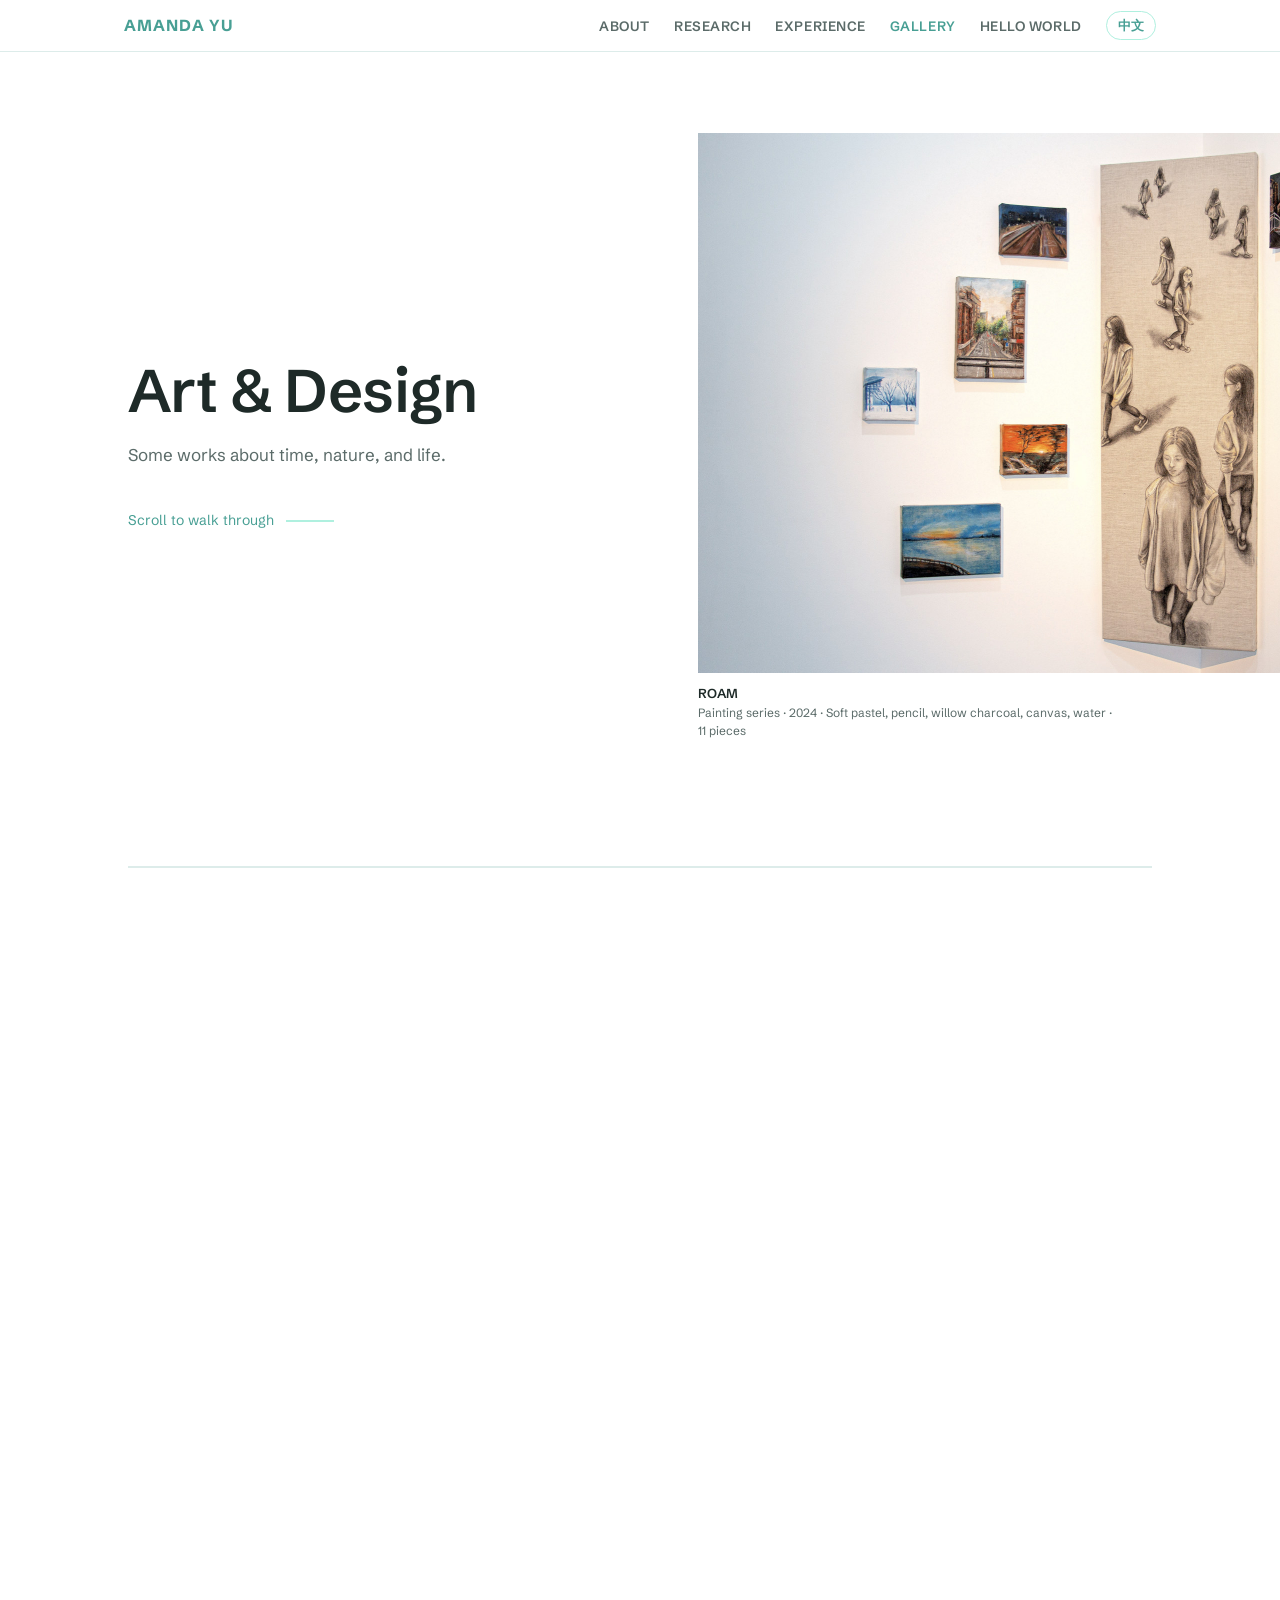
==== art.html @ 341c0c53 "first version" ====
<!DOCTYPE html>
<html lang="en" data-lang="en" data-title-en="Art & Design · Amanda Yu" data-title-zh="艺术与设计 · 郁立婷">
<head>
  <meta charset="UTF-8">
  <meta name="viewport" content="width=device-width, initial-scale=1">
  <title>Art &amp; Design · Amanda Yu</title>
  <meta name="description" content="Paintings, installations, books, and design work by Amanda (Liting) Yu.">
  <script src="lang.js"></script>
  <link rel="preconnect" href="https://fonts.googleapis.com">
  <link rel="preconnect" href="https://fonts.gstatic.com" crossorigin>
  <link href="https://fonts.googleapis.com/css2?family=Schibsted+Grotesk:wght@400;500;600;700&display=swap" rel="stylesheet">
  <link rel="stylesheet" href="style.css">
  <link rel="stylesheet" href="pages.css">
</head>
<body>
  <a class="skip-link" href="#main"><span data-l="en" lang="en">Skip to content</span><span data-l="zh" lang="zh-CN">跳到正文</span></a>

  <!-- 顶部导航栏（三个页面共用同一段，改的话三个文件都要改） -->
  <nav class="top-nav" aria-label="Site">
    <div class="top-nav-inner">
      <a class="top-nav-name" href="index.html"><span class="full">Amanda Yu</span><span class="short" aria-hidden="true">AY</span></a>
      <ul>
        <li class="hide-sm"><a href="index.html#about"><span data-l="en" lang="en">About</span><span data-l="zh" lang="zh-CN">关于</span></a></li>
        <li><a href="index.html#research"><span data-l="en" lang="en">Research</span><span data-l="zh" lang="zh-CN">研究</span></a></li>
        <li><a href="index.html#experience"><span data-l="en" lang="en">Experience</span><span data-l="zh" lang="zh-CN">经历</span></a></li>
        <li><a href="art.html" aria-current="page"><span data-l="en" lang="en">Gallery</span><span data-l="zh" lang="zh-CN">画廊</span></a></li>
        <li><a href="travel.html"><span data-l="en" lang="en">Hello World</span><span data-l="zh" lang="zh-CN">探索</span></a></li>
      </ul>
      <button class="lang-toggle" type="button">中文</button>
    </div>
  </nav>

  <!--
    展厅：电脑上向下滚动 = 向右走过一面墙；手机上是普通的上下排列
    网页用的作品图在 images/web/gallery/（压缩过的），原图留在 images/gallery/
    想加作品：复制一整段 <article class="work">...</article> 改内容即可，滚动长度会自动算
  -->
  <main id="main" class="hall" aria-labelledby="art-title">
    <div class="hall-view">
      <div class="hall-track">

        <!-- 展厅入口 -->
        <header class="hall-intro">
          <h1 id="art-title"><span data-l="en" lang="en">Art &amp; Design</span><span data-l="zh" lang="zh-CN">艺术与设计</span></h1>
          <p data-l="en" lang="en">Some works about time, nature, and life.</p>
          <p data-l="zh" lang="zh-CN">一些作品关于时间、自然和生活。</p>
          <p class="hall-hint" aria-hidden="true"><span data-l="en" lang="en">Scroll to walk through</span><span data-l="zh" lang="zh-CN">向下滚动，往里走</span></p>
        </header>

        <!-- ROAM -->
        <article class="work" aria-labelledby="w-roam">
          <figure class="work-art">
            <img src="images/web/gallery/roam.jpg" alt="ROAM installed on a gallery wall: a tall repeated self-portrait at the center, surrounded by small paintings of streets, parks, and bridges">
          </figure>
          <div class="wall-label">
            <h2 id="w-roam">ROAM</h2>
            <p class="label-meta"><span data-l="en" lang="en">Painting series · 2024 · Soft pastel, pencil, willow charcoal, canvas, water · 11 pieces</span><span data-l="zh" lang="zh-CN">绘画系列 · 2024 · 软色粉、铅笔、柳木炭、画布、水 · 11 幅</span></p>
          </div>
        </article>

        <!-- WATERS -->
        <article class="work" aria-labelledby="w-waters">
          <figure class="work-art">
            <img src="images/web/gallery/waters-goldfinch.jpg" alt="Goldfinch: a small bird breaking out of rough water">
            <img src="images/web/gallery/waters-flood.jpg" alt="Flood: a canvas of swirling blue water">
            <img src="images/web/gallery/waters-breath.jpg" alt="Breath: pale blue water seeping from a small hole in a wall">
          </figure>
          <div class="wall-label">
            <h2 id="w-waters">WATERS</h2>
            <p class="label-meta"><span data-l="en" lang="en">Painting series (Goldfinch / Flood / Breath) · 2024 · Acrylic on canvas</span><span data-l="zh" lang="zh-CN">绘画系列（Goldfinch / Flood / Breath）· 2024 · 丙烯、画布</span></p>
          </div>
        </article>

        <!-- TEMPO -->
        <article class="work" aria-labelledby="w-tempo">
          <figure class="work-art">
            <img src="images/web/gallery/tempo-1.jpg" alt="TEMPO hanging in a dark room: a ring of pale hands holding gear-made train cars, casting shadows on the wall">
          </figure>
          <div class="wall-label">
            <h2 id="w-tempo">TEMPO</h2>
            <p class="label-meta"><span data-l="en" lang="en">Installation · 2024 · Resin, silver spray paint, acrylic models, glass paint · 47 × 46 × 59 cm</span><span data-l="zh" lang="zh-CN">装置 · 2024 · 树脂、银色喷漆、亚克力模型、玻璃颜料 · 47 × 46 × 59 cm</span></p>
          </div>
        </article>

        <!-- Second, Day, Year, Century, Eternity -->
        <article class="work" aria-labelledby="w-book">
          <figure class="work-art">
            <img src="images/web/gallery/riso-book-full.jpg" alt="A long strip of spreads from the book, Riso-printed in black, teal, and orange">
          </figure>
          <div class="wall-label">
            <h2 id="w-book">Second, Day, Year, Century, Eternity</h2>
            <p class="label-meta"><span data-l="en" lang="en">Artist book · 2024 · 140 g European cotton paper, Riso print · 25 × 17.6 × 2 cm · 84 pages</span><span data-l="zh" lang="zh-CN">艺术书 · 2024 · 140g 欧洲纯棉纸，Riso 印刷 · 25 × 17.6 × 2 cm · 84 页</span></p>
          </div>
        </article>

        <!-- Fingerprint -->
        <article class="work" aria-labelledby="w-fingerprint">
          <figure class="work-art">
            <img src="images/web/gallery/fingerprint-selfportrait.jpg" alt="A self-portrait in black charcoal, the hair drawn in loose, sweeping marks">
          </figure>
          <div class="wall-label">
            <h2 id="w-fingerprint"><span data-l="en" lang="en">Fingerprint</span><span data-l="zh" lang="zh-CN">指纹</span></h2>
            <p class="label-meta"><span data-l="en" lang="en">Self-portrait</span><span data-l="zh" lang="zh-CN">自画像</span></p>
          </div>
        </article>

        <!-- Man in Mask -->
        <article class="work" aria-labelledby="w-mask">
          <figure class="work-art">
            <img src="images/web/gallery/man-in-mask.jpg" alt="A painting of a dark figure with a cracked white face, surrounded by red-haired masked faces">
          </figure>
          <div class="wall-label">
            <h2 id="w-mask"><span data-l="en" lang="en">Man in Mask</span><span data-l="zh" lang="zh-CN">戴面具的人</span></h2>
            <!-- 在这里补年份和材料：<p class="label-meta"><span data-l="en" lang="en">…</span><span data-l="zh" lang="zh-CN">…</span></p> -->
          </div>
        </article>

        <!-- Beyond the Tangle -->
        <article class="work" aria-labelledby="w-tangle">
          <figure class="work-art">
            <img src="images/web/gallery/image29.jpg" alt="Beyond the Tangle: a white plaster form wrapped in tangled red and white yarn and wire">
          </figure>
          <div class="wall-label">
            <h2 id="w-tangle">Beyond the Tangle</h2>
            <p class="label-meta"><span data-l="en" lang="en">2024 · Canvas, gypsum powder, paper, test paper, white glue, red woolen yarn, iron wire · 40 × 25 × 3 cm</span><span data-l="zh" lang="zh-CN">2024 · 画布、石膏粉、纸、试卷、白乳胶、红色毛线、铁丝 · 40 × 25 × 3 cm</span></p>
          </div>
        </article>

        <!-- Blue Jay -->
        <article class="work" aria-labelledby="w-bluejay">
          <figure class="work-art">
            <img src="images/web/gallery/bluejay-initial-cap-design.jpg" alt="A blue jay perched on a decorative letter made of blue florals and red berries">
          </figure>
          <div class="wall-label">
            <h2 id="w-bluejay"><span data-l="en" lang="en">Blue Jay</span><span data-l="zh" lang="zh-CN">蓝松鸦</span></h2>
            <p class="label-meta"><span data-l="en" lang="en">Initial cap design</span><span data-l="zh" lang="zh-CN">首字母设计</span></p>
          </div>
        </article>

        <!-- pulse -->
        <article class="work" aria-labelledby="w-pulse">
          <figure class="work-art">
            <img src="images/web/gallery/pulse.jpg" alt="pulse brand sheet beside photos of the glowing felt mittens in pastel packaging">
          </figure>
          <div class="wall-label">
            <h2 id="w-pulse">pulse</h2>
            <p class="label-meta"><span data-l="en" lang="en">Product and packaging design · 2024 · Wool felt, needle, LED lights, 300 g Munken Design Ranger, stickers, Adobe Illustrator</span><span data-l="zh" lang="zh-CN">产品与包装设计 · 2024 · 羊毛毡、戳针、LED 灯、300g Munken Design Ranger 纸、贴纸、Adobe Illustrator</span></p>
          </div>
        </article>

        <!-- SCLS Campus Shop -->
        <article class="work" aria-labelledby="w-scls">
          <figure class="work-art">
            <img src="images/web/gallery/scls-campus-shop.jpg" alt="SCLS Campus Shop storefront design: product cards in dark green beside a photo of students lying on the grass">
          </figure>
          <div class="wall-label">
            <h2 id="w-scls">SCLS Campus Shop</h2>
            <p class="label-meta"><span data-l="en" lang="en">Brand and storefront design</span><span data-l="zh" lang="zh-CN">品牌与店铺设计</span></p>
          </div>
        </article>

        <!-- 出口 -->
        <footer class="hall-exit">
          <p data-l="en" lang="en">END OF THE HALL.</p>
          <p data-l="zh" lang="zh-CN">展厅到此结束。</p>
          <p>
            <a class="exit-link" href="travel.html"><span data-l="en" lang="en">Explore the world</span><span data-l="zh" lang="zh-CN">去探索世界</span><span class="arrow" aria-hidden="true">→</span></a>
          </p>
        </footer>

      </div>
      <div class="hall-floor" aria-hidden="true"><span class="hall-progress"></span></div>
    </div>
  </main>

  <script src="gallery.js"></script>
</body>
</html>
---- style.css ----
/* ========== 颜色和字体：改这里就能全局换风格 ========== */
:root {
  --paper: #ffffff;
  --ink: #1e2a28;        /* 正文：带一点绿的深色 */
  --muted: #5b6b69;      /* 次要文字 */
  --mint: #aff0df;       /* 装饰用薄荷绿（对比度低，不用于文字） */
  --mint-deep: #489f94;  /* 名字、时间线圆点、进度条（装饰用的青绿） */
  --link: #489f94;       /* 链接、导航当前页等文字（现在和 --mint-deep 同色，白底上对比度约 3.2:1） */
  --mint-wash: #eef8f5;  /* 很浅的底色 */
  --line: #ddecea;

  --font: "Schibsted Grotesk", "Helvetica Neue", Arial, "PingFang SC", "Noto Sans SC", "Microsoft YaHei", sans-serif;
  --nav-h: 52px;
}

* { box-sizing: border-box; }

html {
  -webkit-text-size-adjust: 100%;
  scroll-behavior: smooth;
  scroll-padding-top: calc(var(--nav-h) + 1.5rem);  /* 点导航跳转时不被顶栏挡住 */
}
@media (prefers-reduced-motion: reduce) {
  html { scroll-behavior: auto; }
}

body {
  margin: 0;
  background: var(--paper);
  color: var(--ink);
  font-family: var(--font);
  font-size: 1.0625rem;
  line-height: 1.65;
}
html[data-lang="zh"] body { line-height: 1.8; }

/* ---------- 中英切换：只显示当前语言 ---------- */
html[data-lang="en"] [data-l="zh"],
html[data-lang="zh"] [data-l="en"] { display: none !important; }

a {
  color: var(--link);
  text-decoration-color: var(--mint);
  text-decoration-thickness: 2px;
  text-underline-offset: 3px;
}
a:hover { text-decoration-color: var(--link); }
a:focus-visible, button:focus-visible {
  outline: 2px solid var(--link);
  outline-offset: 3px;
  border-radius: 2px;
}

.skip-link { position: absolute; left: -9999px; }
.skip-link:focus {
  left: 1rem;
  top: calc(var(--nav-h) + 0.5rem);
  background: var(--paper);
  padding: 0.5rem 0.75rem;
  z-index: 10;
}

/* ========== 顶部导航栏 ========== */
.top-nav {
  position: fixed;
  top: 0; left: 0; right: 0;
  height: var(--nav-h);
  background: var(--paper);
  border-bottom: 1px solid var(--line);
  z-index: 5;
}
.top-nav-inner {
  max-width: 1080px;
  height: 100%;
  margin: 0 auto;
  padding: 0 1.5rem;
  display: flex;
  align-items: center;
  gap: 1.5rem;
}
.top-nav a { text-decoration: none; }
.top-nav-name {
  color: var(--mint-deep);
  font-weight: 700;
  font-size: 1rem;
  letter-spacing: 0.06em;
  text-transform: uppercase;
  white-space: nowrap;
}
.top-nav ul {
  list-style: none;
  margin: 0 0 0 auto;
  padding: 0;
  display: flex;
  gap: 1.5rem;
}
.top-nav ul a {
  color: var(--muted);
  font-size: 0.85rem;
  font-weight: 600;
  letter-spacing: 0.04em;
  text-transform: uppercase;
  white-space: nowrap;
}
.top-nav ul a:hover,
.top-nav ul a[aria-current="page"] { color: var(--link); }

.lang-toggle {
  font: inherit;
  font-size: 0.8rem;
  font-weight: 600;
  color: var(--link);
  background: none;
  border: 1px solid var(--mint);
  border-radius: 999px;
  padding: 0.2rem 0.7rem;
  cursor: pointer;
  white-space: nowrap;
}
.lang-toggle:hover { background: var(--mint-wash); }

/* ========== 首页：两栏布局 ========== */
.layout {
  max-width: 1080px;
  margin: 0 auto;
  padding: calc(var(--nav-h) + 3.5rem) 1.5rem 4rem;
  display: grid;
  grid-template-columns: 240px minmax(0, 1fr);
  gap: 4.5rem;
}

.sidebar {
  position: sticky;
  top: calc(var(--nav-h) + 2rem);
  align-self: start;
}

/* 照片 + 马赛克 */
.portrait-wrap {
  position: relative;
  border-radius: 6px;
  overflow: hidden;
}
.portrait {
  display: block;
  width: 100%;
  aspect-ratio: 1 / 1;
  object-fit: cover;
  background: var(--mint-wash);
}
.mosaic {
  position: absolute;
  inset: 0;
  width: 100%;
  height: 100%;
  display: none;  /* JS 准备好之后才显示 */
}
.mosaic.ready { display: block; }

/* 主内容 */
.content { max-width: 66ch; }

h1 {
  margin: 0;
  font-size: clamp(2rem, 4.2vw, 2.9rem);
  font-weight: 600;
  line-height: 1.15;
  letter-spacing: -0.01em;
}
h1 .zh-name { margin-right: 0.35em; }

/* 照片下面：城市、方向、联系方式 */
.side-meta {
  margin: 0;
  color: var(--muted);
  font-size: 0.9375rem;
}
.side-meta:first-of-type { margin-top: 1.25rem; }
.side-meta .place + .place::before {
  content: "";
  display: inline-block;
  width: 1rem;
  height: 2px;
  margin: 0 0.5rem 0.3em;
  background: var(--mint);
  vertical-align: middle;
}

.contact {
  margin-top: 1.25rem;
  font-style: normal;
  font-size: 0.9375rem;
  display: flex;
  flex-direction: column;
  gap: 0.35rem;
}
.contact .email { overflow-wrap: anywhere; }
.contact .profiles { display: flex; gap: 1rem; }

section { margin-top: 3.5rem; }
.intro + section { margin-top: 2.5rem; }

h2 {
  margin: 0 0 1.25rem;
  font-size: 1.375rem;
  font-weight: 600;
  padding-bottom: 0.5rem;
  border-bottom: 2px solid var(--mint);
}

h3 {
  margin: 0;
  font-size: 1.0625rem;
  font-weight: 600;
  line-height: 1.4;
}

p { margin: 0 0 1rem; }

.motto {
  margin-top: 1.5rem;
  padding-left: 1rem;
  border-left: 3px solid var(--mint);
  color: var(--ink);
  font-size: 1.125rem;
}
.motto p { margin: 0; }

.entry + .entry { margin-top: 1.75rem; }

/* ---------- 时间线：研究和经历左边的点和线 ---------- */
.timeline .entry {
  position: relative;
  padding-left: 1.75rem;
}
/* 竖线：从这个点一直连到下一个点 */
.timeline .entry::after {
  content: "";
  position: absolute;
  left: 4.5px;
  top: 0.95rem;
  height: calc(100% + 1.75rem - 0.3rem);
  width: 1.5px;
  background: var(--mint);
}
.timeline .entry:last-of-type::after { display: none; }
/* 圆点：已经结束的是空心，正在进行的是实心 */
.timeline .entry::before {
  content: "";
  position: absolute;
  left: 0;
  top: 0.4rem;
  width: 10px;
  height: 10px;
  border-radius: 50%;
  background: var(--paper);
  border: 2px solid var(--mint-deep);
  box-sizing: border-box;
  z-index: 1;
}
.timeline .entry.now::before {
  background: var(--mint-deep);
  box-shadow: 0 0 0 4px var(--mint-wash);
}
.entry .meta {
  margin: 0.15rem 0 0.5rem;
  color: var(--muted);
  font-size: 0.9375rem;
}
.entry.short .meta { margin-bottom: 0; }

.footer {
  margin-top: 4rem;
  padding-top: 1.25rem;
  border-top: 1px solid var(--line);
  color: var(--muted);
  font-size: 0.875rem;
}

/* ========== 手机 ========== */
@media (max-width: 760px) {
  .layout {
    grid-template-columns: 1fr;
    gap: 2rem;
    padding: calc(var(--nav-h) + 2rem) 1.25rem 3rem;
  }
  .sidebar { position: static; }
  .portrait-wrap { max-width: 180px; }
  .top-nav-inner { padding: 0 1rem; gap: 0.75rem; }
  .top-nav ul {
    gap: 0.8rem;
    min-width: 0;
    overflow-x: auto;           /* 放不下时可以左右滑，不会把切换按钮挤出去 */
    scrollbar-width: none;
  }
  .top-nav ul::-webkit-scrollbar { display: none; }
  .lang-toggle { flex-shrink: 0; }
  .top-nav ul a { font-size: 0.72rem; letter-spacing: 0.02em; }
  .top-nav .hide-sm { display: none; }
  .top-nav-name { font-size: 0.875rem; }
  .top-nav-name .full { display: none; }
}
@media (min-width: 761px) {
  .top-nav-name .short { display: none; }
}
---- pages.css ----
/* ==========================================================
   画廊（展厅）和 Hello World（地球）的样式
   颜色、字体等变量都来自 style.css
   ========================================================== */

/* ---------------- 画廊 ---------------- */
.hall-view {
  padding: calc(var(--nav-h) + 2rem) 1.25rem 3rem;
}
.hall-track {
  display: flex;
  flex-direction: column;
  gap: 3.5rem;
}

.hall-intro h1 {
  font-size: clamp(2.25rem, 5vw, 3.75rem);
  margin-bottom: 1rem;
}
.hall-intro p {
  max-width: 30rem;
  color: var(--muted);
  font-size: 1.0625rem;
}
.hall-hint { display: none; }

.work {
  display: flex;
  flex-direction: column;
  gap: 0.9rem;
}
.work-art {
  margin: 0;
  display: flex;
  flex-direction: column;
  gap: 0.75rem;
}
.work-art img,
.work-art video {
  display: block;
  width: 100%;
  height: auto;
}

/* 图片下面的小标签：名字 + 年份材料 */
.wall-label {
  max-width: 26rem;
  font-size: 0.75rem;
  line-height: 1.5;
}
html[data-lang="zh"] .wall-label { line-height: 1.65; }
.wall-label h2 {
  margin: 0 0 0.1rem;
  padding: 0;
  border: 0;
  font-size: 0.8125rem;
  font-weight: 600;
  line-height: 1.35;
}
.wall-label .label-meta {
  margin: 0;
  color: var(--muted);
}

.hall-exit { color: var(--muted); }
.hall-exit p { margin: 0 0 0.5rem; }
/* 结尾的链接：字小一点，后面带一个小箭头，鼠标移上去箭头往右挪一点 */
.hall-exit .exit-link {
  font-size: 0.875rem;
  white-space: nowrap;
}
.hall-exit .arrow {
  display: inline-block;
  margin-left: 0.35em;
  transition: transform 0.2s;
}
.hall-exit .exit-link:hover .arrow { transform: translateX(3px); }
@media (prefers-reduced-motion: reduce) {
  .hall-exit .arrow { transition: none; }
}
.hall-floor { display: none; }

/* ---- 宽屏：横向展厅（gallery.js 加上 .horizontal 后生效） ---- */
.hall.horizontal .hall-view {
  position: sticky;
  top: 0;
  height: 100vh;
  overflow: hidden;
  padding: var(--nav-h) 0 0;
}
.hall.horizontal .hall-track {
  flex-direction: row;
  align-items: flex-start;          /* 所有图片顶端对齐在同一条线上 */
  gap: 7vw;
  width: max-content;
  height: 100%;
  padding: 9vh 10vw 3rem;           /* 顶部留一点空白 */
  will-change: transform;
}
.hall.horizontal .hall-intro { width: min(30rem, 40vw); align-self: center; margin-top: -9vh; }
.hall.horizontal .hall-hint {
  display: block;
  margin-top: 2.5rem;
  font-size: 0.875rem;
  color: var(--link);
}
.hall.horizontal .hall-hint::after {
  content: "";
  display: inline-block;
  width: 3rem;
  height: 2px;
  margin-left: 0.75rem;
  vertical-align: middle;
  background: var(--mint);
}
/* 作品：图片在上，标签在下；每张图片高度都一样，宽度按原比例 */
:root { --art-h: min(60vh, 600px); }
.hall.horizontal .work { gap: 0.75rem; }
.hall.horizontal .work-art {
  flex-direction: row;
  align-items: flex-start;
  gap: 1.25rem;
}
.hall.horizontal .work-art img,
.hall.horizontal .work-art video {
  height: var(--art-h);
  width: auto;
  max-width: none;
}
/* 标签宽度跟着图片走 */
.hall.horizontal .wall-label {
  width: 0;
  min-width: min(100%, 26rem);
}
.hall.horizontal .hall-exit { width: 16rem; align-self: center; margin-top: 14vh; }  /* 结尾文字：比中间再低一些 */

/* 地面那条线，同时是参观进度 */
.hall.horizontal .hall-floor {
  display: block;
  position: absolute;
  left: 10vw;
  right: 10vw;
  bottom: 2rem;
  height: 2px;
  background: var(--line);
}
.hall-progress {
  display: block;
  height: 100%;
  background: var(--mint-deep);
  transform: scaleX(0);
  transform-origin: left center;
}

/* ---------------- Hello World ---------------- */
.sr-only {
  position: absolute;
  width: 1px; height: 1px;
  margin: -1px; padding: 0;
  overflow: hidden;
  clip: rect(0 0 0 0);
  white-space: nowrap;
  border: 0;
}
.world {
  /* 很淡的薄荷绿雾，从中间向外散开 */
  background: radial-gradient(ellipse at 50% 52%, #f7fbf9 0%, #ffffff 70%);
  position: relative;
  height: 100vh;
  min-height: 560px;
  padding-top: var(--nav-h);
  overflow: hidden;
}
.world-stage {
  position: relative;
  width: 100%;
  height: 100%;
  z-index: 0;   /* 照片的层级只在这里面比较，不会盖住顶部导航 */
}
/* 地球画布：层级在前排和后排照片之间 */
.world-globe {
  position: absolute;
  left: 50%;
  top: 50%;
  transform: translate(-50%, -50%);
  z-index: 1000;   /* 前面的照片在它上面，后面的在它下面 */
  pointer-events: none;
}

/* 照片卫星 */
.sat {
  position: absolute;
  left: 0;
  top: 0;
  padding: 0;
  border: 0;
  background: var(--mint-wash);
  cursor: pointer;
  transform-origin: center center;
  will-change: transform, opacity;
  box-shadow: 0 1px 2px rgba(30, 42, 40, 0.12);
}
.sat img {
  display: block;
  width: 100%;
  height: 100%;
  object-fit: cover;
}
/* 每张照片：一圈柔和的白光，往外慢慢散成淡淡的薄荷光（没有实线边框） */
.sat {
  box-shadow:
    0 0 12px rgba(255, 255, 255, 0.7),
    0 0 26px 3px rgba(175, 240, 223, 0.18);
}

/* 选中的照片：白色相框 + 柔和的影子 */
.sat.is-selected {
  border: 4px solid #ffffff;
  box-shadow:
    0 0 12px 3px rgba(255, 255, 255, 0.55),
    0 0 28px 6px rgba(175, 240, 223, 0.25),
    0 8px 24px rgba(30, 42, 40, 0.22);
}
.sat:focus-visible {
  outline: 2px solid var(--link);
  outline-offset: 3px;
}

/* 地名：贴在地球上发光的点旁边，用一条细线连过去 */
.pin-label {
  position: absolute;
  left: 0;
  top: 0;
  z-index: 6000;
  display: flex;
  align-items: flex-end;
  pointer-events: none;
  opacity: 0;
  transition: opacity 0.25s;
  will-change: transform;
}
.pin-label.show { opacity: 1; }
.pin-line {
  display: block;
  width: 26px;
  height: 18px;
  margin-bottom: -1px;
  border-top: 1px solid #ff9579;
  transform: skewY(-35deg);
  transform-origin: left bottom;
}
.pin-text {
  display: flex;
  flex-direction: column;
  margin: 0 0 12px 2px;
  padding: 0.3rem 0.65rem;
  background: rgba(255, 255, 255, 0.9);
  border-left: 2px solid #ff9579;
  color: var(--ink);
  white-space: nowrap;
  line-height: 1.3;
}
.pin-text b { font-size: 0.875rem; font-weight: 600; }
.pin-text small {
  font-size: 0.6875rem;
  letter-spacing: 0.08em;
  text-transform: uppercase;
  color: var(--muted);
}

/* 大图 */
.lightbox {
  border: 0;
  padding: 0;
  background: transparent;
  max-width: 100vw;
  max-height: 100vh;
}
.lightbox::backdrop { background: rgba(255, 255, 255, 0.94); }
.lightbox-inner {
  display: flex;
  flex-direction: column;
  align-items: center;
  gap: 0.75rem;
  padding: 1rem;
}
.lightbox img {
  display: block;
  max-width: min(92vw, 1400px);
  max-height: 78vh;
  width: auto;
  height: auto;
}
.lightbox-bar {
  display: flex;
  align-items: center;
  gap: 1.25rem;
  font-size: 0.9375rem;
}
.lightbox-bar .lb-place {
  color: var(--ink);
  font-weight: 600;
  min-width: 10rem;
  text-align: center;
}
.lightbox button {
  font: inherit;
  font-size: 0.875rem;
  color: var(--link);
  background: var(--paper);
  border: 1px solid var(--mint);
  border-radius: 999px;
  padding: 0.25rem 0.85rem;
  cursor: pointer;
}
.lightbox button:hover { background: var(--mint-wash); }

/* 手机：地球在上，照片按地点排在下面 */
.world-list { display: none; }
@media (max-width: 760px) {
  .world { height: auto; min-height: 0; overflow: visible; }
  .world-stage { height: 70vw; max-height: 420px; margin-top: 1rem; }
  .sat { display: none; }
  .world-list {
    display: block;
    padding: 1.5rem 1.25rem 3rem;
  }
  .world-list h2 {
    margin: 1.75rem 0 0.75rem;
    font-size: 1.0625rem;
    padding-bottom: 0.35rem;
  }
  .world-list .grid {
    display: grid;
    grid-template-columns: repeat(3, minmax(0, 1fr));
    gap: 0.4rem;
  }
  .world-list button {
    padding: 0;
    border: 0;
    background: var(--mint-wash);
    aspect-ratio: 1 / 1;
    cursor: pointer;
  }
  .world-list img {
    display: block;
    width: 100%;
    height: 100%;
    object-fit: cover;
  }
}
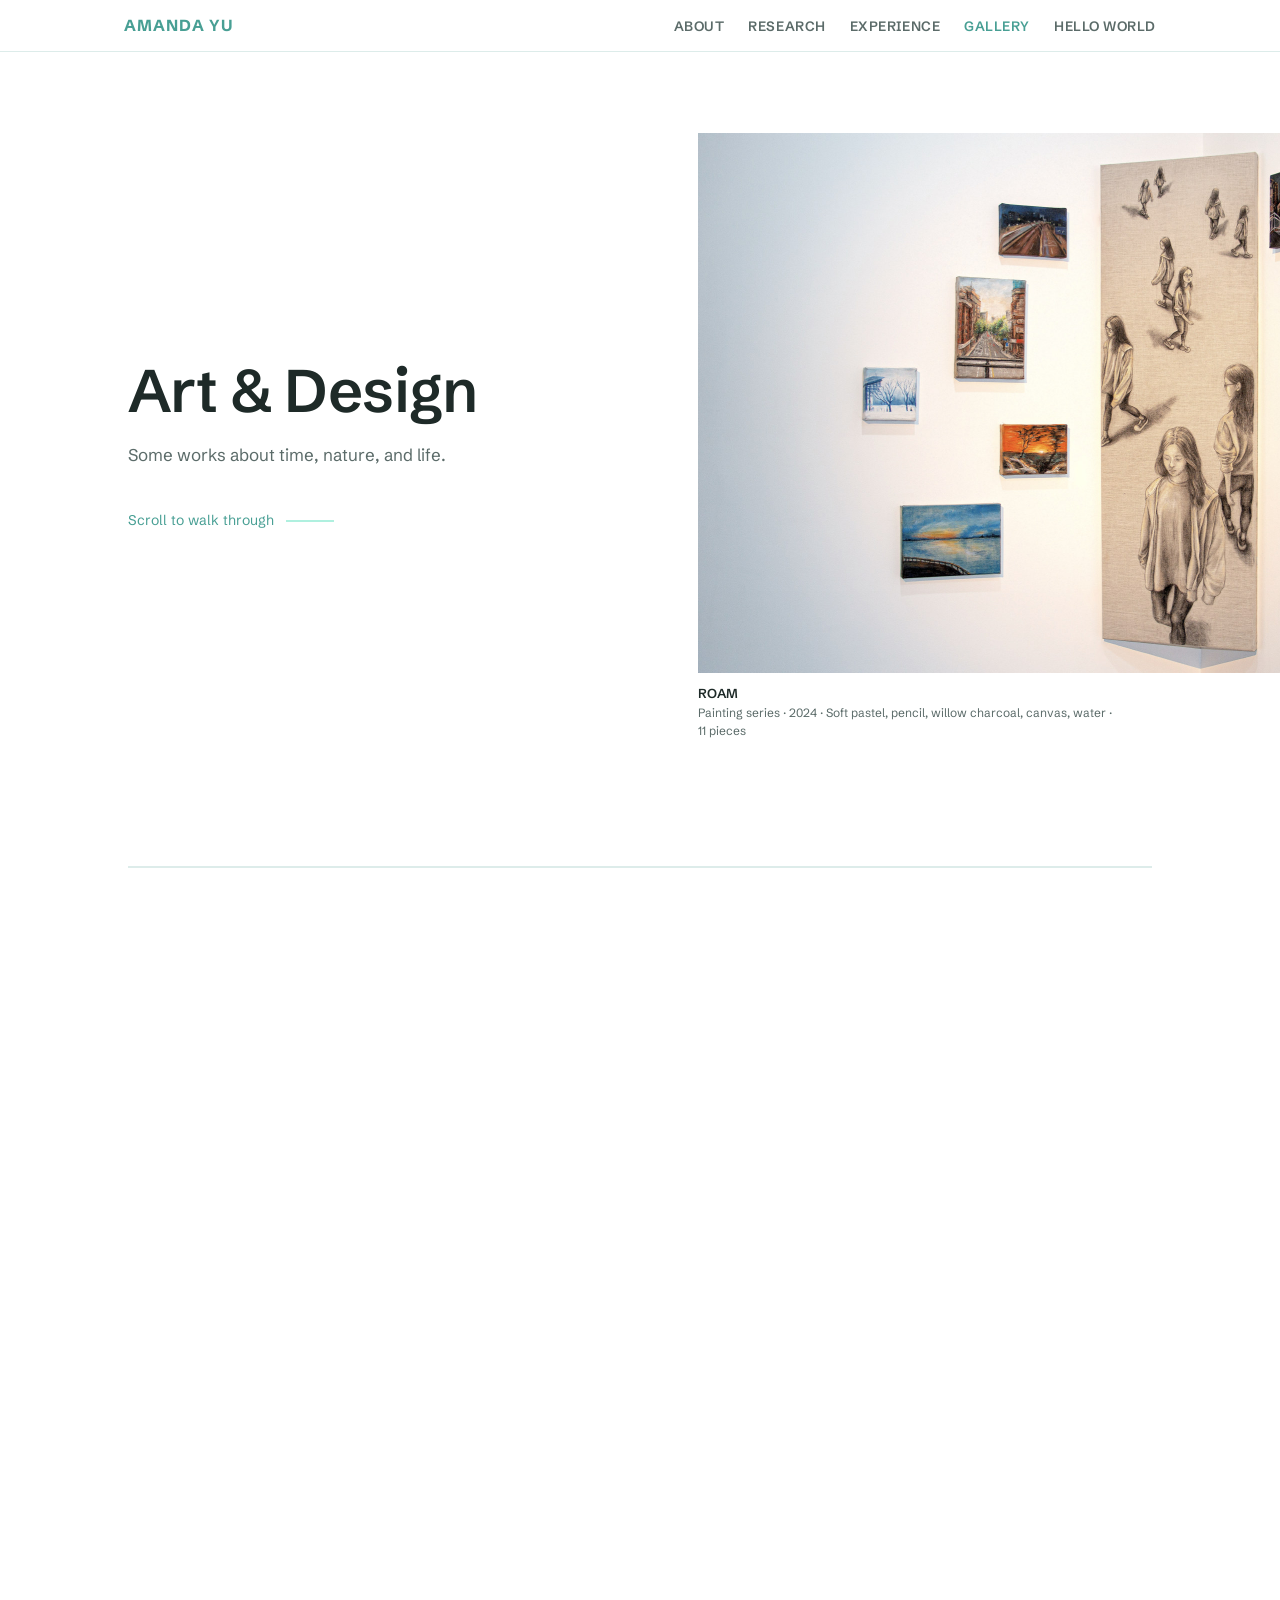
==== commit ee6505f6: "new html name" ====
--- a/art.html
+++ b/art.html
@@ -1,178 +1,14 @@
 <!DOCTYPE html>
-<html lang="en" data-lang="en" data-title-en="Art & Design · Amanda Yu" data-title-zh="艺术与设计 · 郁立婷">
+<html lang="en">
 <head>
   <meta charset="UTF-8">
-  <meta name="viewport" content="width=device-width, initial-scale=1">
-  <title>Art &amp; Design · Amanda Yu</title>
-  <meta name="description" content="Paintings, installations, books, and design work by Amanda (Liting) Yu.">
-  <script src="lang.js"></script>
-  <link rel="preconnect" href="https://fonts.googleapis.com">
-  <link rel="preconnect" href="https://fonts.gstatic.com" crossorigin>
-  <link href="https://fonts.googleapis.com/css2?family=Schibsted+Grotesk:wght@400;500;600;700&display=swap" rel="stylesheet">
-  <link rel="stylesheet" href="style.css">
-  <link rel="stylesheet" href="pages.css">
+  <!-- 这个页面只负责跳转：网址打开时自动转到 gallery.html -->
+  <meta http-equiv="refresh" content="0; url=gallery.html">
+  <link rel="canonical" href="gallery.html">
+  <title>Gallery · Amanda Yu</title>
+  <script>location.replace("gallery.html" + location.hash);</script>
 </head>
 <body>
-  <a class="skip-link" href="#main"><span data-l="en" lang="en">Skip to content</span><span data-l="zh" lang="zh-CN">跳到正文</span></a>
-
-  <!-- 顶部导航栏（三个页面共用同一段，改的话三个文件都要改） -->
-  <nav class="top-nav" aria-label="Site">
-    <div class="top-nav-inner">
-      <a class="top-nav-name" href="index.html"><span class="full">Amanda Yu</span><span class="short" aria-hidden="true">AY</span></a>
-      <ul>
-        <li class="hide-sm"><a href="index.html#about"><span data-l="en" lang="en">About</span><span data-l="zh" lang="zh-CN">关于</span></a></li>
-        <li><a href="index.html#research"><span data-l="en" lang="en">Research</span><span data-l="zh" lang="zh-CN">研究</span></a></li>
-        <li><a href="index.html#experience"><span data-l="en" lang="en">Experience</span><span data-l="zh" lang="zh-CN">经历</span></a></li>
-        <li><a href="art.html" aria-current="page"><span data-l="en" lang="en">Gallery</span><span data-l="zh" lang="zh-CN">画廊</span></a></li>
-        <li><a href="travel.html"><span data-l="en" lang="en">Hello World</span><span data-l="zh" lang="zh-CN">探索</span></a></li>
-      </ul>
-      <button class="lang-toggle" type="button">中文</button>
-    </div>
-  </nav>
-
-  <!--
-    展厅：电脑上向下滚动 = 向右走过一面墙；手机上是普通的上下排列
-    网页用的作品图在 images/web/gallery/（压缩过的），原图留在 images/gallery/
-    想加作品：复制一整段 <article class="work">...</article> 改内容即可，滚动长度会自动算
-  -->
-  <main id="main" class="hall" aria-labelledby="art-title">
-    <div class="hall-view">
-      <div class="hall-track">
-
-        <!-- 展厅入口 -->
-        <header class="hall-intro">
-          <h1 id="art-title"><span data-l="en" lang="en">Art &amp; Design</span><span data-l="zh" lang="zh-CN">艺术与设计</span></h1>
-          <p data-l="en" lang="en">Some works about time, nature, and life.</p>
-          <p data-l="zh" lang="zh-CN">一些作品关于时间、自然和生活。</p>
-          <p class="hall-hint" aria-hidden="true"><span data-l="en" lang="en">Scroll to walk through</span><span data-l="zh" lang="zh-CN">向下滚动，往里走</span></p>
-        </header>
-
-        <!-- ROAM -->
-        <article class="work" aria-labelledby="w-roam">
-          <figure class="work-art">
-            <img src="images/web/gallery/roam.jpg" alt="ROAM installed on a gallery wall: a tall repeated self-portrait at the center, surrounded by small paintings of streets, parks, and bridges">
-          </figure>
-          <div class="wall-label">
-            <h2 id="w-roam">ROAM</h2>
-            <p class="label-meta"><span data-l="en" lang="en">Painting series · 2024 · Soft pastel, pencil, willow charcoal, canvas, water · 11 pieces</span><span data-l="zh" lang="zh-CN">绘画系列 · 2024 · 软色粉、铅笔、柳木炭、画布、水 · 11 幅</span></p>
-          </div>
-        </article>
-
-        <!-- WATERS -->
-        <article class="work" aria-labelledby="w-waters">
-          <figure class="work-art">
-            <img src="images/web/gallery/waters-goldfinch.jpg" alt="Goldfinch: a small bird breaking out of rough water">
-            <img src="images/web/gallery/waters-flood.jpg" alt="Flood: a canvas of swirling blue water">
-            <img src="images/web/gallery/waters-breath.jpg" alt="Breath: pale blue water seeping from a small hole in a wall">
-          </figure>
-          <div class="wall-label">
-            <h2 id="w-waters">WATERS</h2>
-            <p class="label-meta"><span data-l="en" lang="en">Painting series (Goldfinch / Flood / Breath) · 2024 · Acrylic on canvas</span><span data-l="zh" lang="zh-CN">绘画系列（Goldfinch / Flood / Breath）· 2024 · 丙烯、画布</span></p>
-          </div>
-        </article>
-
-        <!-- TEMPO -->
-        <article class="work" aria-labelledby="w-tempo">
-          <figure class="work-art">
-            <img src="images/web/gallery/tempo-1.jpg" alt="TEMPO hanging in a dark room: a ring of pale hands holding gear-made train cars, casting shadows on the wall">
-          </figure>
-          <div class="wall-label">
-            <h2 id="w-tempo">TEMPO</h2>
-            <p class="label-meta"><span data-l="en" lang="en">Installation · 2024 · Resin, silver spray paint, acrylic models, glass paint · 47 × 46 × 59 cm</span><span data-l="zh" lang="zh-CN">装置 · 2024 · 树脂、银色喷漆、亚克力模型、玻璃颜料 · 47 × 46 × 59 cm</span></p>
-          </div>
-        </article>
-
-        <!-- Second, Day, Year, Century, Eternity -->
-        <article class="work" aria-labelledby="w-book">
-          <figure class="work-art">
-            <img src="images/web/gallery/riso-book-full.jpg" alt="A long strip of spreads from the book, Riso-printed in black, teal, and orange">
-          </figure>
-          <div class="wall-label">
-            <h2 id="w-book">Second, Day, Year, Century, Eternity</h2>
-            <p class="label-meta"><span data-l="en" lang="en">Artist book · 2024 · 140 g European cotton paper, Riso print · 25 × 17.6 × 2 cm · 84 pages</span><span data-l="zh" lang="zh-CN">艺术书 · 2024 · 140g 欧洲纯棉纸，Riso 印刷 · 25 × 17.6 × 2 cm · 84 页</span></p>
-          </div>
-        </article>
-
-        <!-- Fingerprint -->
-        <article class="work" aria-labelledby="w-fingerprint">
-          <figure class="work-art">
-            <img src="images/web/gallery/fingerprint-selfportrait.jpg" alt="A self-portrait in black charcoal, the hair drawn in loose, sweeping marks">
-          </figure>
-          <div class="wall-label">
-            <h2 id="w-fingerprint"><span data-l="en" lang="en">Fingerprint</span><span data-l="zh" lang="zh-CN">指纹</span></h2>
-            <p class="label-meta"><span data-l="en" lang="en">Self-portrait</span><span data-l="zh" lang="zh-CN">自画像</span></p>
-          </div>
-        </article>
-
-        <!-- Man in Mask -->
-        <article class="work" aria-labelledby="w-mask">
-          <figure class="work-art">
-            <img src="images/web/gallery/man-in-mask.jpg" alt="A painting of a dark figure with a cracked white face, surrounded by red-haired masked faces">
-          </figure>
-          <div class="wall-label">
-            <h2 id="w-mask"><span data-l="en" lang="en">Man in Mask</span><span data-l="zh" lang="zh-CN">戴面具的人</span></h2>
-            <!-- 在这里补年份和材料：<p class="label-meta"><span data-l="en" lang="en">…</span><span data-l="zh" lang="zh-CN">…</span></p> -->
-          </div>
-        </article>
-
-        <!-- Beyond the Tangle -->
-        <article class="work" aria-labelledby="w-tangle">
-          <figure class="work-art">
-            <img src="images/web/gallery/image29.jpg" alt="Beyond the Tangle: a white plaster form wrapped in tangled red and white yarn and wire">
-          </figure>
-          <div class="wall-label">
-            <h2 id="w-tangle">Beyond the Tangle</h2>
-            <p class="label-meta"><span data-l="en" lang="en">2024 · Canvas, gypsum powder, paper, test paper, white glue, red woolen yarn, iron wire · 40 × 25 × 3 cm</span><span data-l="zh" lang="zh-CN">2024 · 画布、石膏粉、纸、试卷、白乳胶、红色毛线、铁丝 · 40 × 25 × 3 cm</span></p>
-          </div>
-        </article>
-
-        <!-- Blue Jay -->
-        <article class="work" aria-labelledby="w-bluejay">
-          <figure class="work-art">
-            <img src="images/web/gallery/bluejay-initial-cap-design.jpg" alt="A blue jay perched on a decorative letter made of blue florals and red berries">
-          </figure>
-          <div class="wall-label">
-            <h2 id="w-bluejay"><span data-l="en" lang="en">Blue Jay</span><span data-l="zh" lang="zh-CN">蓝松鸦</span></h2>
-            <p class="label-meta"><span data-l="en" lang="en">Initial cap design</span><span data-l="zh" lang="zh-CN">首字母设计</span></p>
-          </div>
-        </article>
-
-        <!-- pulse -->
-        <article class="work" aria-labelledby="w-pulse">
-          <figure class="work-art">
-            <img src="images/web/gallery/pulse.jpg" alt="pulse brand sheet beside photos of the glowing felt mittens in pastel packaging">
-          </figure>
-          <div class="wall-label">
-            <h2 id="w-pulse">pulse</h2>
-            <p class="label-meta"><span data-l="en" lang="en">Product and packaging design · 2024 · Wool felt, needle, LED lights, 300 g Munken Design Ranger, stickers, Adobe Illustrator</span><span data-l="zh" lang="zh-CN">产品与包装设计 · 2024 · 羊毛毡、戳针、LED 灯、300g Munken Design Ranger 纸、贴纸、Adobe Illustrator</span></p>
-          </div>
-        </article>
-
-        <!-- SCLS Campus Shop -->
-        <article class="work" aria-labelledby="w-scls">
-          <figure class="work-art">
-            <img src="images/web/gallery/scls-campus-shop.jpg" alt="SCLS Campus Shop storefront design: product cards in dark green beside a photo of students lying on the grass">
-          </figure>
-          <div class="wall-label">
-            <h2 id="w-scls">SCLS Campus Shop</h2>
-            <p class="label-meta"><span data-l="en" lang="en">Brand and storefront design</span><span data-l="zh" lang="zh-CN">品牌与店铺设计</span></p>
-          </div>
-        </article>
-
-        <!-- 出口 -->
-        <footer class="hall-exit">
-          <p data-l="en" lang="en">END OF THE HALL.</p>
-          <p data-l="zh" lang="zh-CN">展厅到此结束。</p>
-          <p>
-            <a class="exit-link" href="travel.html"><span data-l="en" lang="en">Explore the world</span><span data-l="zh" lang="zh-CN">去探索世界</span><span class="arrow" aria-hidden="true">→</span></a>
-          </p>
-        </footer>
-
-      </div>
-      <div class="hall-floor" aria-hidden="true"><span class="hall-progress"></span></div>
-    </div>
-  </main>
-
-  <script src="gallery.js"></script>
+  <p><a href="gallery.html">Gallery · Amanda Yu</a></p>
 </body>
 </html>
